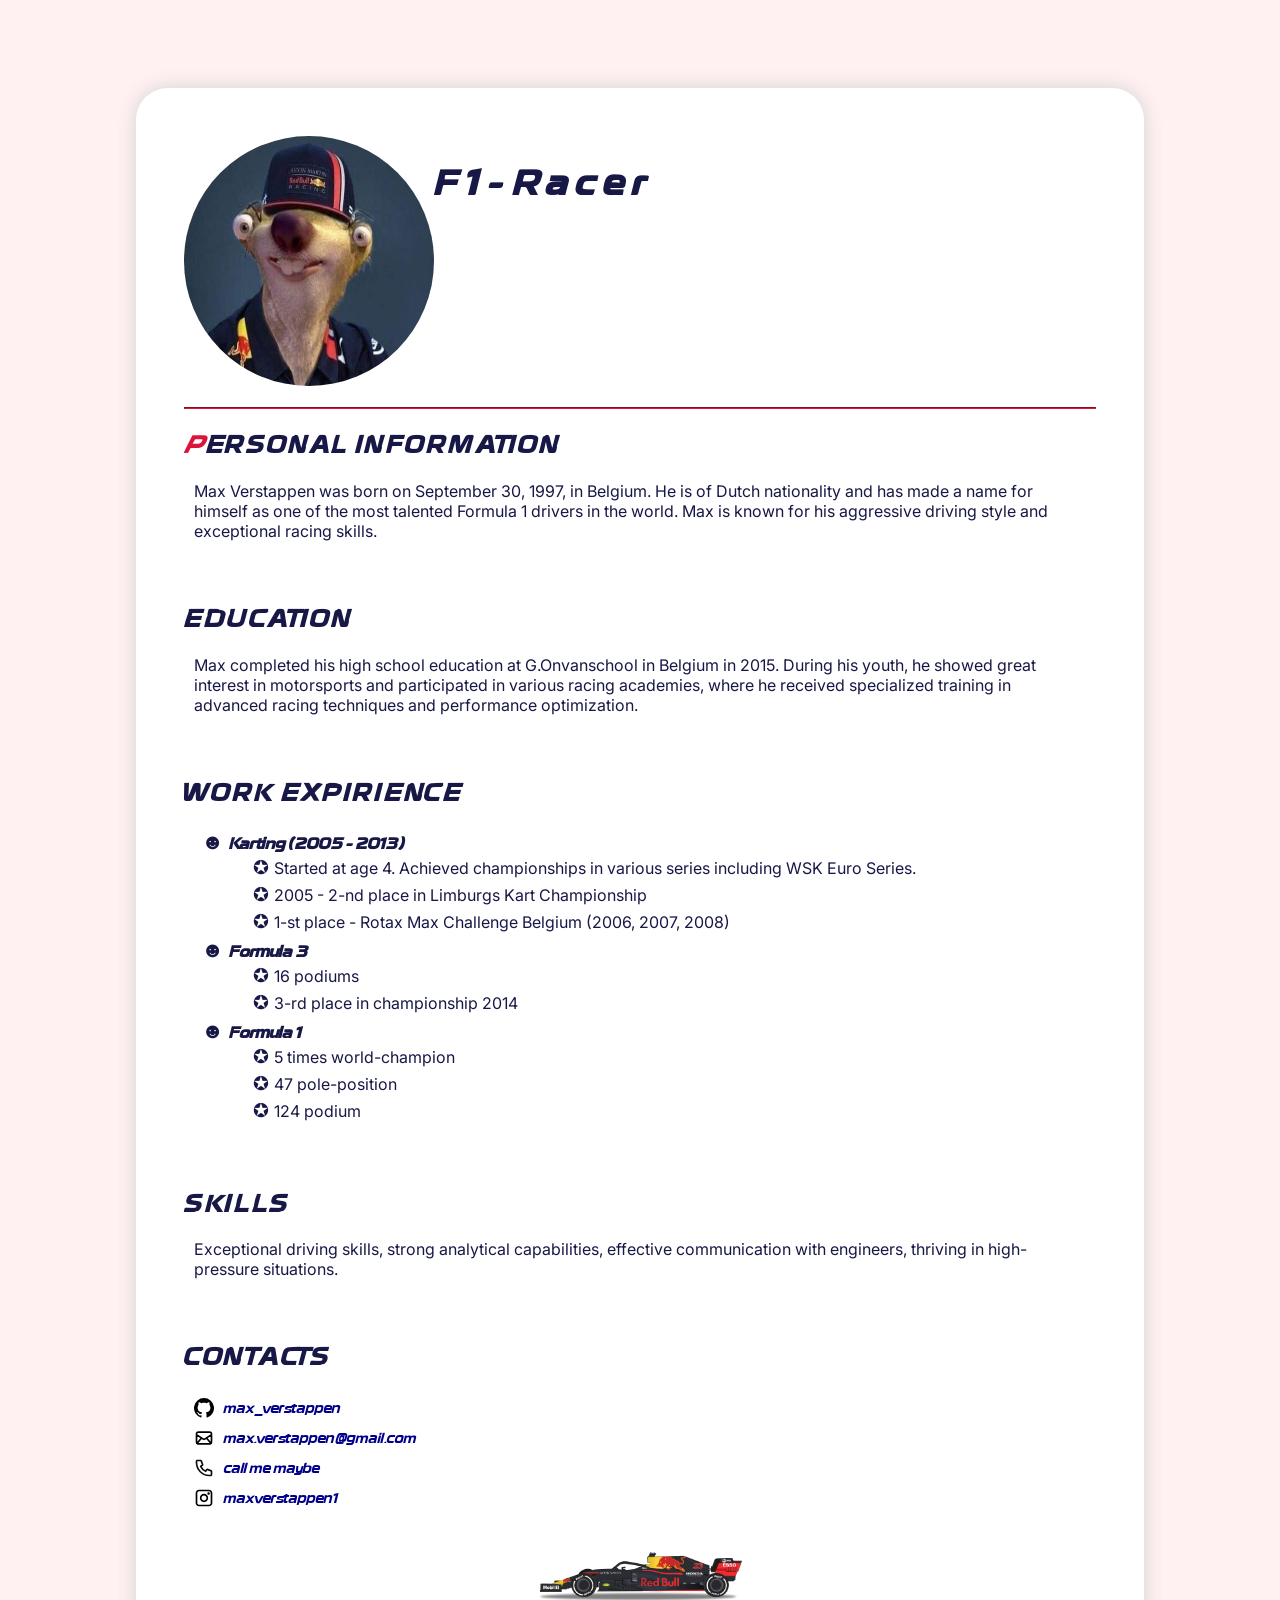
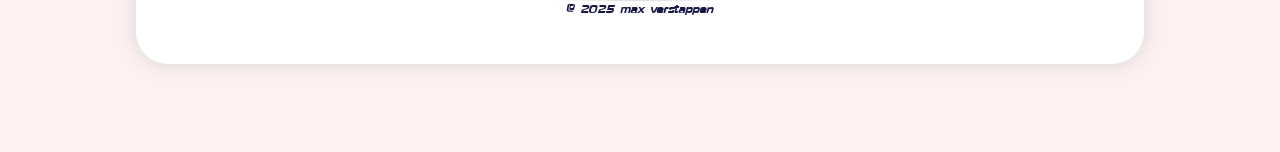
==== stage1/index.html @ a2aea902 "made a folder" ====
<!DOCTYPE html>
<html lang="en">
  <head>
    <meta charset="UTF-8" />
    <meta name="viewport" content="width=device-width, initial-scale=1.0" />
    <meta name="description" content="CV" />
    <link rel="stylesheet" href=
    "https://necolas.github.io/normalize.css/7.0.0/normalize.css">
    <link rel="icon" href="assets/img/favicon.png" />
    <link rel="stylesheet" href="style.css" />
  
    <link rel="preconnect" href="https://fonts.googleapis.com" />
    <link rel="preconnect" href="https://fonts.gstatic.com" crossorigin />
    <link
      href="https://fonts.googleapis.com/css2?family=Inter:ital,opsz,wght@0,14..32,100..900;1,14..32,100..900&display=swap"
      rel="stylesheet"
    />
    <title>CV page markup</title>
  </head>
  <body>
    <header>
      <nav>
        <a href="https://github.com/mavylow/Module_2"
          ><img src="assets/img/max.jpeg" class="avatar" alt="avatar"
        /></a>
      </nav>

      <h1>F1-Racer</h1>
    </header>
    <main>
      <section class="personal-information">
        <hr />
        <h2>Personal information</h2>
        <p>
          Max Verstappen was born on September 30, 1997, in Belgium. He is of
          Dutch nationality and has made a name for himself as one of the most
          talented Formula 1 drivers in the world. Max is known for his
          aggressive driving style and exceptional racing skills.
        </p>
      </section>
      <section class="education">
        <h2>Education</h2>
        <p>
          Max completed his high school education at G.Onvanschool in Belgium in
          2015. During his youth, he showed great interest in motorsports and
          participated in various racing academies, where he received
          specialized training in advanced racing techniques and performance
          optimization.
        </p>
      </section>
      <section class="work-expirience">
        <h2>Work expirience</h2>
        <ul class="job">
          <li>
            Karting (2005 - 2013)
            <ul class="duty">
              <li>
                Started at age 4. Achieved championships in various series
                including WSK Euro Series.
              </li>
              <li>2005 - 2-nd place in Limburgs Kart Championship</li>
              <li>
                1-st place - Rotax Max Challenge Belgium (2006, 2007, 2008)
              </li>
            </ul>
          </li>
          <li>
            Formula 3
            <ul class="duty">
              <li>16 podiums</li>
              <li>3-rd place in championship 2014</li>
            </ul>
          </li>
          <li>
            Formula 1
            <ul class="duty">
              <li>5 times world-champion</li>
              <li>47 pole-position</li>
              <li>124 podium</li>
            </ul>
          </li>
        </ul>
      </section>
      <section class="skills">
        <h2>Skills</h2>
        <p>
          Exceptional driving skills, strong analytical capabilities, effective
          communication with engineers, thriving in high-pressure situations.
        </p>
      </section>
      <section class="contacts">
        <h2>Contacts</h2>
        <nav>
          <div>
            <svg viewBox="0 0 20 20" xmlns="http://www.w3.org/2000/svg">
              <path
                d="M10 0a10 10 0 0 0-3.16 19.49c.5.1.68-.22.68-.48v-1.7c-2.78.6-3.37-1.34-3.37-1.34-.45-1.15-1.11-1.46-1.11-1.46-.9-.62.07-.61.07-.61 1 .07 1.53 1.03 1.53 1.03.89 1.52 2.34 1.08 2.91.83.09-.65.35-1.09.63-1.34-2.22-.25-4.55-1.11-4.55-4.94 0-1.09.39-1.98 1.03-2.68-.1-.25-.45-1.27.1-2.65 0 0 .84-.27 2.75 1.02.8-.22 1.65-.33 2.5-.33.85 0 1.7.11 2.5.33 1.91-1.29 2.75-1.02 2.75-1.02.55 1.38.2 2.4.1 2.65.64.7 1.03 1.59 1.03 2.68 0 3.84-2.34 4.68-4.57 4.93.36.31.68.92.68 1.85v2.74c0 .27.18.58.69.48A10 10 0 0 0 10 0z"
              />
            </svg>
            <a href="https://github.com/mavylow/Module_2"> max_verstappen</a>
          </div>
          <div>
            <svg
              width="20px"
              height="20px"
              viewBox="0 0 24 24"
              fill="none"
              xmlns="http://www.w3.org/2000/svg"
            >
              <path
                d="M4 18L9 12M20 18L15 12M3 8L10.225 12.8166C10.8665 13.2443 11.1872 13.4582 11.5339 13.5412C11.8403 13.6147 12.1597 13.6147 12.4661 13.5412C12.8128 13.4582 13.1335 13.2443 13.775 12.8166L21 8M6.2 19H17.8C18.9201 19 19.4802 19 19.908 18.782C20.2843 18.5903 20.5903 18.2843 20.782 17.908C21 17.4802 21 16.9201 21 15.8V8.2C21 7.0799 21 6.51984 20.782 6.09202C20.5903 5.71569 20.2843 5.40973 19.908 5.21799C19.4802 5 18.9201 5 17.8 5H6.2C5.0799 5 4.51984 5 4.09202 5.21799C3.71569 5.40973 3.40973 5.71569 3.21799 6.09202C3 6.51984 3 7.07989 3 8.2V15.8C3 16.9201 3 17.4802 3.21799 17.908C3.40973 18.2843 3.71569 18.5903 4.09202 18.782C4.51984 19 5.07989 19 6.2 19Z"
                stroke="#000000"
                stroke-width="2"
                stroke-linecap="round"
                stroke-linejoin="round"
              />
            </svg>
            <a href="mailto:sofa.majseenko@gmail.com">
              max.verstappen@gmail.com</a
            >
          </div>
          <div>
            <svg
              viewBox="0 0 24 24"
              fill="none"
              xmlns="http://www.w3.org/2000/svg"
            >
              <path
                d="M3 5.5C3 14.0604 9.93959 21 18.5 21C18.8862 21 19.2691 20.9859 19.6483 20.9581C20.0834 20.9262 20.3009 20.9103 20.499 20.7963C20.663 20.7019 20.8185 20.5345 20.9007 20.364C21 20.1582 21 19.9181 21 19.438V16.6207C21 16.2169 21 16.015 20.9335 15.842C20.8749 15.6891 20.7795 15.553 20.6559 15.4456C20.516 15.324 20.3262 15.255 19.9468 15.117L16.74 13.9509C16.2985 13.7904 16.0777 13.7101 15.8683 13.7237C15.6836 13.7357 15.5059 13.7988 15.3549 13.9058C15.1837 14.0271 15.0629 14.2285 14.8212 14.6314L14 16C11.3501 14.7999 9.2019 12.6489 8 10L9.36863 9.17882C9.77145 8.93713 9.97286 8.81628 10.0942 8.64506C10.2012 8.49408 10.2643 8.31637 10.2763 8.1317C10.2899 7.92227 10.2096 7.70153 10.0491 7.26005L8.88299 4.05321C8.745 3.67376 8.67601 3.48403 8.55442 3.3441C8.44701 3.22049 8.31089 3.12515 8.15802 3.06645C7.98496 3 7.78308 3 7.37932 3H4.56201C4.08188 3 3.84181 3 3.63598 3.09925C3.4655 3.18146 3.29814 3.33701 3.2037 3.50103C3.08968 3.69907 3.07375 3.91662 3.04189 4.35173C3.01413 4.73086 3 5.11378 3 5.5Z"
                stroke="#0F0F0F"
                stroke-width="2"
                stroke-linecap="round"
                stroke-linejoin="round"
              />
            </svg>
            <a href="tel:+375444672612"> call me maybe</a>
          </div>
          <div>
            <svg
              width="20px"
              height="20px"
              viewBox="0 0 24 24"
              fill="none"
              xmlns="http://www.w3.org/2000/svg"
            >
              <path
                fill-rule="evenodd"
                clip-rule="evenodd"
                d="M2 6C2 3.79086 3.79086 2 6 2H18C20.2091 2 22 3.79086 22 6V18C22 20.2091 20.2091 22 18 22H6C3.79086 22 2 20.2091 2 18V6ZM6 4C4.89543 4 4 4.89543 4 6V18C4 19.1046 4.89543 20 6 20H18C19.1046 20 20 19.1046 20 18V6C20 4.89543 19.1046 4 18 4H6ZM12 9C10.3431 9 9 10.3431 9 12C9 13.6569 10.3431 15 12 15C13.6569 15 15 13.6569 15 12C15 10.3431 13.6569 9 12 9ZM7 12C7 9.23858 9.23858 7 12 7C14.7614 7 17 9.23858 17 12C17 14.7614 14.7614 17 12 17C9.23858 17 7 14.7614 7 12ZM17.5 8C18.3284 8 19 7.32843 19 6.5C19 5.67157 18.3284 5 17.5 5C16.6716 5 16 5.67157 16 6.5C16 7.32843 16.6716 8 17.5 8Z"
                fill="#000000"
              />
            </svg>
            <a href="https://www.instagram.com/maxverstappen1/">
              maxverstappen1</a
            >
          </div>
        </nav>
      </section>
    </main>
    <footer>
      <img src="assets/img/car.png " height="50px" alt="redbull-car" /><span
        >&copy; 2025 Max Verstappen</span
      >
    </footer>
  </body>
</html>
---- stage1/style.css ----
@font-face {
  font-family: Loede;
  src: url(assets/fonts/Airlash\ Raiders.ttf);
}
* {
  font-family: "Loede";
  color: rgb(24, 24, 71);
}
html {
  background-color: rgb(255 241 241);
  padding: 5em 10% 5em 10%;
}
body {
  box-shadow: 0px 0px 20px lightgray;
  height: fit-content;
  background-color: white;
  padding: 3em;
  border: 0px;
  border-radius: 2em;
}
header {
  height: fit-content;
  display: flex;
  flex-direction: row;
  flex-wrap: wrap;
}

h1 {
  display: block;
  width: fit-content;
  font-size: 40px;
  letter-spacing: 0.2em;
}
h2 {
  font-size: 1.7em;
  text-transform: uppercase;
  letter-spacing: 0.1em;
}
nav {
  display: block;
  width: fit-content;
  height: fit-content;
}
a {
  display: block;
  width: fit-content;
  height: fit-content;
}
.avatar {
  display: block;
  height: 250px;
  width: 250px;
  border: 0px;
  border-radius: 50%;
}
hr {
  border-color: crimson;
}
section {
  padding: 0.8em 0;
}
section > p {
  font-family: "Inter", sans-serif;
  padding: 0 10px;
}
.personal-information h2::first-letter {
  font-style: italic;
  color: crimson;
}
.job li {
  padding: 2px 5px;
  font-size: 18px;
  font-weight: bold;
}
.duty li {
  font-size: 16px;
  font-family: "Inter", sans-serif;
  font-weight: normal;
}
li::marker {
  content: "☻";
  font-size: 1.2em;
}
.duty li::marker {
  content: "✪";
  font-size: 1.2em;
}
.contacts nav {
  display: flex;
  flex-direction: column;
}

.contacts div {
  display: flex;
  flex-direction: row;
  align-items: center;
}

.contacts svg {
  width: 20px;
  height: 20px;
  margin: 5px 10px;
}
.contacts svg:hover {
  fill: darkred;
  stroke: darkred;
}
footer {
  display: flex;
  justify-content: center;
  flex-direction: column;
  align-items: center;
  padding-top: 2em;
  text-transform: lowercase;
  font-size: small;
  word-spacing: 4px;
}

footer > img,
span {
  display: block;
}
a {
  color: darkblue;
  text-decoration: none;
}
a:hover {
  color: darkred;
  text-decoration: underline;
}

@media (max-width: 700px) {
  header {
    justify-content: center;
  }
  html {
    background-color: rgb(255 241 241);
    padding: 2em 5% 2em 5%;
  }
}
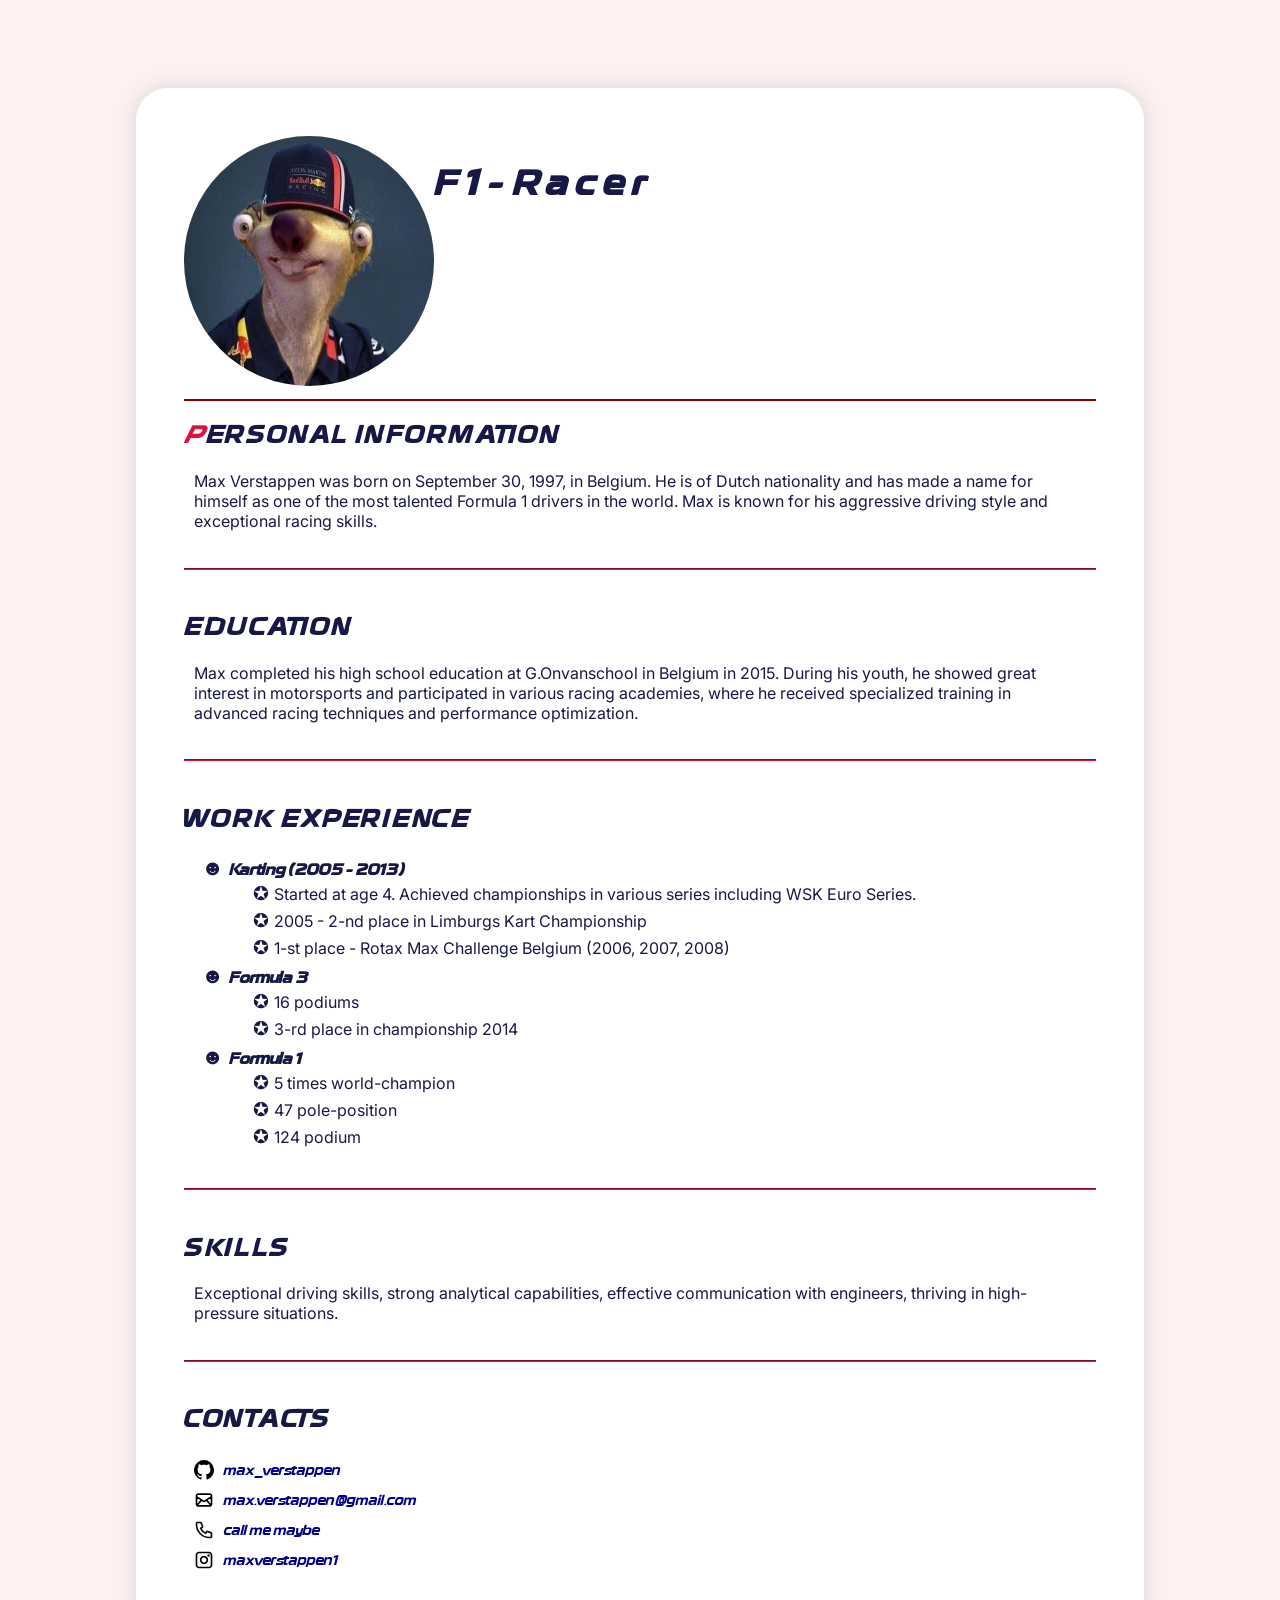
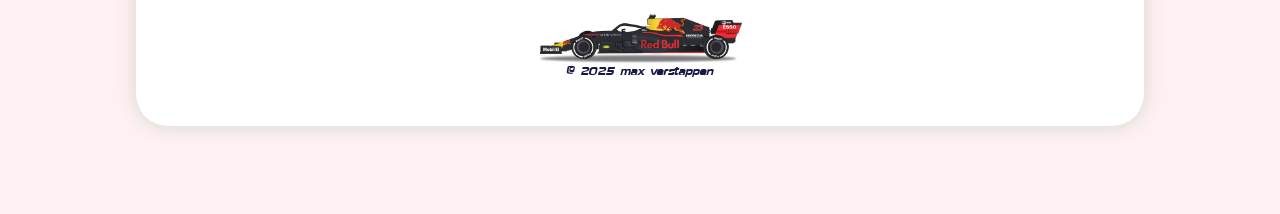
==== commit 89c249c2: "fix: edit mistakes" ====
--- a/stage1/index.html
+++ b/stage1/index.html
@@ -4,11 +4,13 @@
     <meta charset="UTF-8" />
     <meta name="viewport" content="width=device-width, initial-scale=1.0" />
     <meta name="description" content="CV" />
-    <link rel="stylesheet" href=
-    "https://necolas.github.io/normalize.css/7.0.0/normalize.css">
+    <link
+      rel="stylesheet"
+      href="https://necolas.github.io/normalize.css/7.0.0/normalize.css"
+    />
     <link rel="icon" href="assets/img/favicon.png" />
     <link rel="stylesheet" href="style.css" />
-  
+
     <link rel="preconnect" href="https://fonts.googleapis.com" />
     <link rel="preconnect" href="https://fonts.gstatic.com" crossorigin />
     <link
@@ -19,17 +21,13 @@
   </head>
   <body>
     <header>
-      <nav>
-        <a href="https://github.com/mavylow/Module_2"
-          ><img src="assets/img/max.jpeg" class="avatar" alt="avatar"
-        /></a>
-      </nav>
-
+      <a href="https://github.com/mavylow/Module_2">
+        <img src="assets/img/max.jpeg" class="avatar" alt="avatar" />
+      </a>
       <h1>F1-Racer</h1>
     </header>
     <main>
       <section class="personal-information">
-        <hr />
         <h2>Personal information</h2>
         <p>
           Max Verstappen was born on September 30, 1997, in Belgium. He is of
@@ -38,6 +36,7 @@
           aggressive driving style and exceptional racing skills.
         </p>
       </section>
+      <hr />
       <section class="education">
         <h2>Education</h2>
         <p>
@@ -48,8 +47,9 @@
           optimization.
         </p>
       </section>
+      <hr />
       <section class="work-expirience">
-        <h2>Work expirience</h2>
+        <h2>Work experience</h2>
         <ul class="job">
           <li>
             Karting (2005 - 2013)
@@ -81,6 +81,7 @@
           </li>
         </ul>
       </section>
+      <hr />
       <section class="skills">
         <h2>Skills</h2>
         <p>
@@ -88,6 +89,7 @@
           communication with engineers, thriving in high-pressure situations.
         </p>
       </section>
+      <hr />
       <section class="contacts">
         <h2>Contacts</h2>
         <nav>
--- a/stage1/style.css
+++ b/stage1/style.css
@@ -2,12 +2,17 @@
   font-family: Loede;
   src: url(assets/fonts/Airlash\ Raiders.ttf);
 }
+:root {
+  --primary-bg-color: rgb(255 241 241);
+  --primary-text-color: rgb(24, 24, 71);
+}
+
 * {
   font-family: "Loede";
-  color: rgb(24, 24, 71);
+  color: var(--primary-text-color);
 }
 html {
-  background-color: rgb(255 241 241);
+  background-color: var(--primary-bg-color);
   padding: 5em 10% 5em 10%;
 }
 body {
@@ -23,6 +28,18 @@
   display: flex;
   flex-direction: row;
   flex-wrap: wrap;
+}
+.personal-information {
+  position: relative;
+}
+.personal-information::before {
+  content: "";
+  position: absolute;
+  left: 0;
+  right: 0;
+
+  background-color: darkred;
+  height: 2px;
 }
 
 h1 {
@@ -45,6 +62,13 @@
   display: block;
   width: fit-content;
   height: fit-content;
+  color: darkblue;
+  text-decoration: none;
+}
+
+a:hover {
+  color: darkred;
+  text-decoration: underline;
 }
 .avatar {
   display: block;
@@ -120,21 +144,12 @@
 span {
   display: block;
 }
-a {
-  color: darkblue;
-  text-decoration: none;
-}
-a:hover {
-  color: darkred;
-  text-decoration: underline;
-}
 
 @media (max-width: 700px) {
   header {
     justify-content: center;
   }
   html {
-    background-color: rgb(255 241 241);
     padding: 2em 5% 2em 5%;
   }
 }
